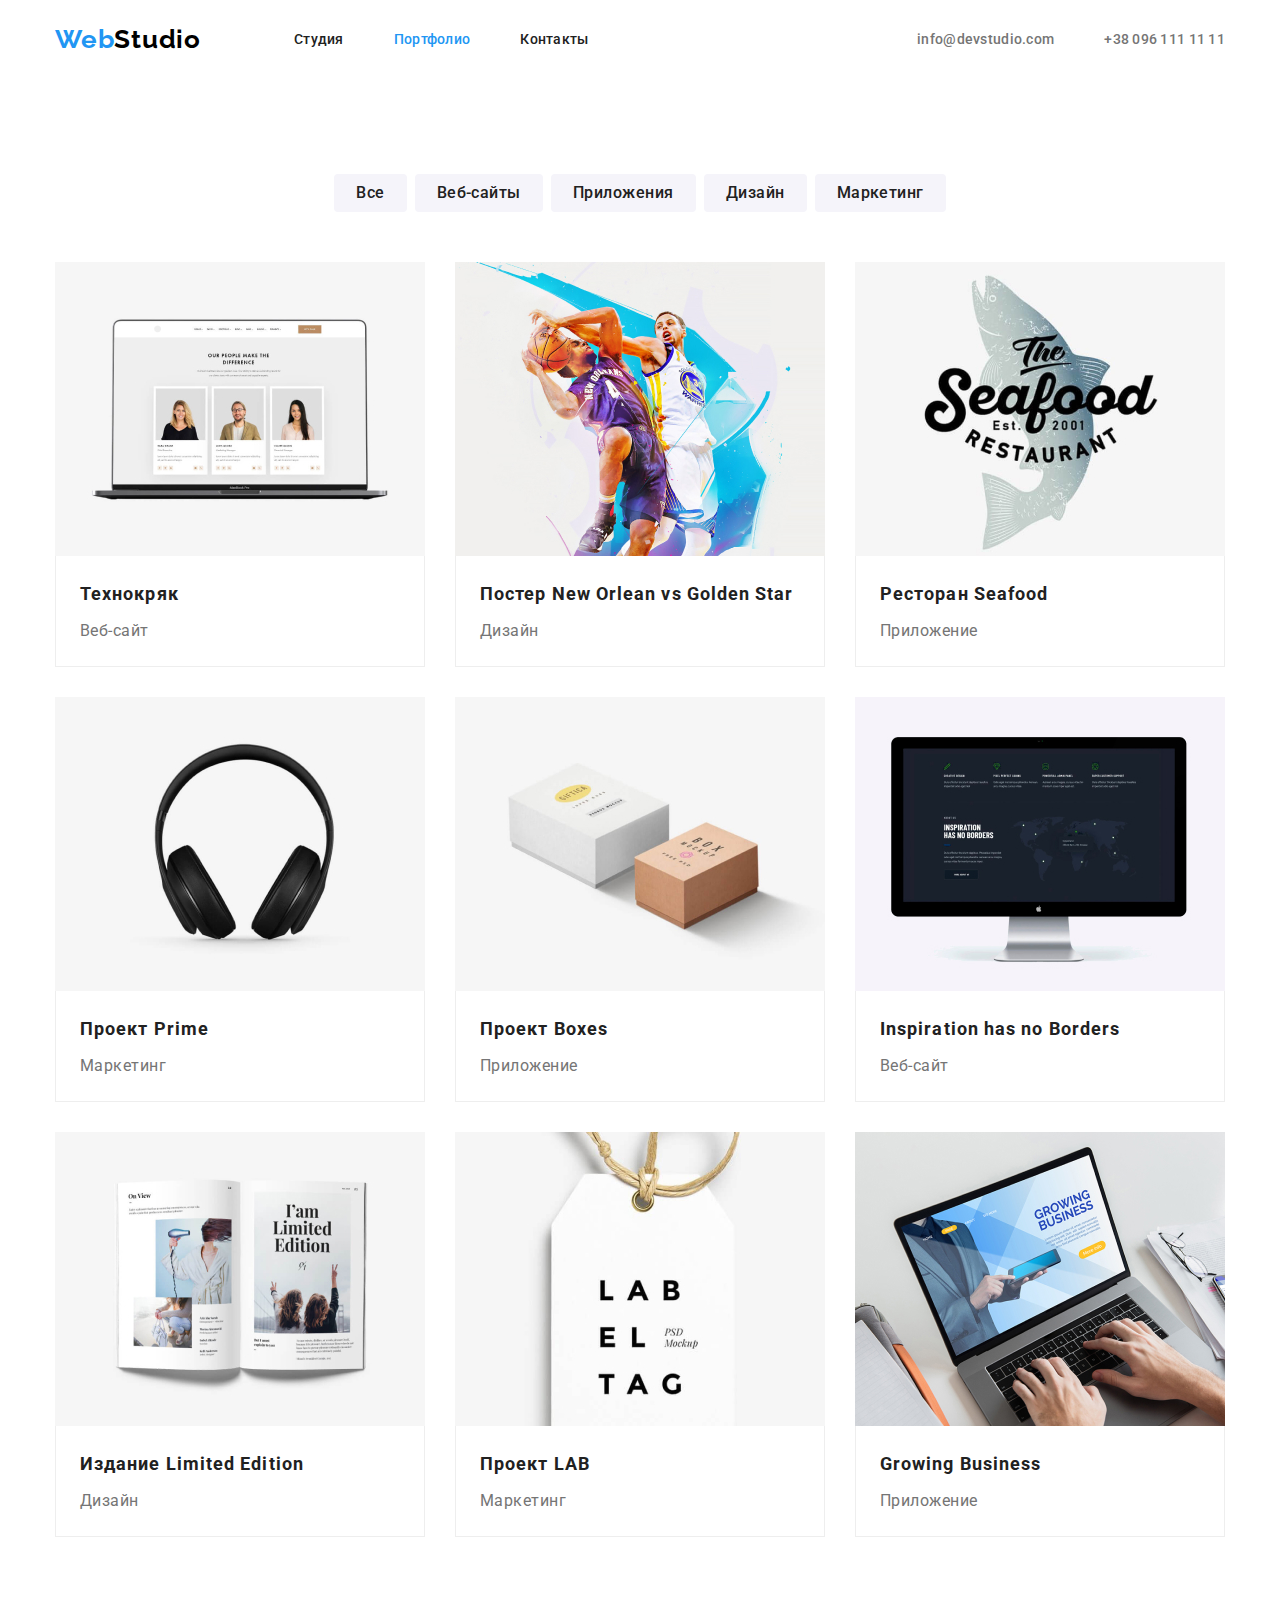
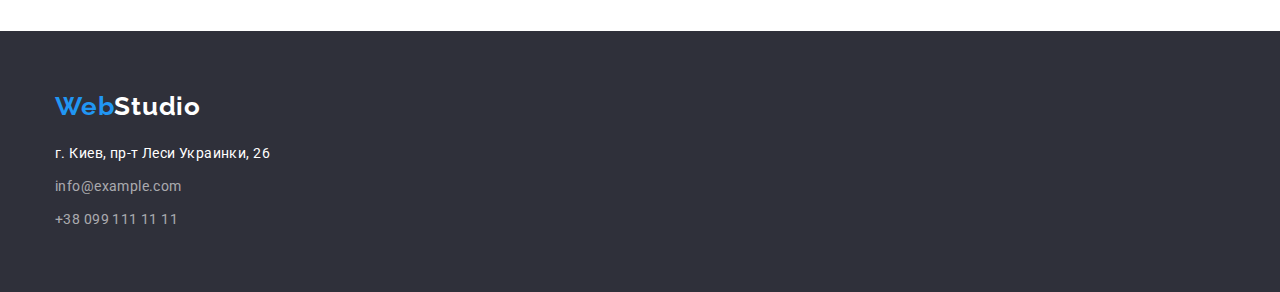
==== portfolio.html @ 9e28c8c8 "Copied files to hm 4" ====
<!DOCTYPE html>
<html lang="en">
<head>
    <meta charset="UTF-8">
    <meta name="viewport" content="width=device-width, initial-scale=1.0">
    <title>WebStudio</title>
    <link rel="stylesheet" href="https://cdnjs.cloudflare.com/ajax/libs/modern-normalize/1.0.0/modern-normalize.min.css" />
    <link rel="preconnect" href="https://fonts.gstatic.com">
    <link href="https://fonts.googleapis.com/css2?family=Raleway:wght@700&family=Roboto:wght@400;500;700;900&display=swap"
        rel="stylesheet">
    <link rel="stylesheet" href="./css/styles.css">
</head>
<body>
    <header class="header">
        <div class="container">
        <nav class="site-nav">
            <a class="logo link" href="./index.html" aria-label="логотип сайта"><span class="logo-first-part">Web</span><span
                    class="logo-second-part">Studio</span></a>
            <ul class="navigation-list list">
                <li class="navigation-list-item"><a class="navigation-list-link link" href="./index.html">Студия</a></li>
                <li class="navigation-list-item"><a class="navigation-list-link active link" href="./portfolio.html">Портфолио</a></li>
                <li class="navigation-list-item"><a class="navigation-list-link link" href="#">Контакты</a></li>
            </ul>
        </nav>
        <address class="address">
            <ul class="address-list-header list">
                <li class="address-list-item"><a class="address-list-link link"
                        href="mailto:info@devstudio.com">info@devstudio.com </a></li>
                <li class="address-list-item"><a class="address-list-link link" href="tel:+380961111111">+38 096 111 11 11</a>
                </li>
            </ul>
        </address>
        </div>
    </header>
    <main>
        <section class="portfolio-section">
            <div class="container">
<h1 class="visually-hidden">Our works</h1>
<div class="portfolio-nav">
    <button class="portfolio-button button" type="button">Все</button>
    <button class="portfolio-button button" type="button">Веб-сайты</button>
    <button class="portfolio-button button" type="button">Приложения</button>
    <button class="portfolio-button button" type="button">Дизайн</button>
    <button class="portfolio-button button" type="button">Маркетинг</button>
</div>

    <ul class="portfolio-list list">
        <li class="portfolio-list-item">
            <a class="portfolio-list-link link" href="#"><img src="./portfolio/img.jpg" alt="Сайт Технокряк" width="370">
            <div class="portfolio-card-content">
                <h2 class="portfolio-title">Технокряк</h2>
                <p class="portfolio-type">Веб-сайт</p>
            </div> 
            </a>
        </li>
        <li class="portfolio-list-item"> 
            <a class="portfolio-list-link link" href="#"><img src="./portfolio/img-1.jpg" alt="Постер" width="370">
            <div class="portfolio-card-content">
            <h2 class="portfolio-title">Постер New Orlean vs Golden Star</h2>
            <p class="portfolio-type">Дизайн</p>
            </div>
            </a>
        </li>
        <li class="portfolio-list-item">
            <a class="portfolio-list-link link" href="#"><img src="./portfolio/img-2.jpg" alt="Ресторан Seafood" width="370">
            <div class="portfolio-card-content">
            <h2 class="portfolio-title">Ресторан Seafood</h2>
            <p class="portfolio-type">Приложение</p>
            </div>
            </a>
        </li>
        <li class="portfolio-list-item">
            <a class="portfolio-list-link link" href="#"><img src="./portfolio/img-3.jpg" alt="Наушники" width="370">
                <div class="portfolio-card-content">
            <h2 class="portfolio-title">Проект Prime</h2>
            <p class="portfolio-type">Маркетинг</p>
            </div>
            </a>
        </li>
        <li class="portfolio-list-item">
            <a class="portfolio-list-link link" class="portfolio-list-link" href="#"><img src="./portfolio/img-4.jpg" alt="Боксы" width="370">
                <div class="portfolio-card-content">
            <h2 class="portfolio-title">Проект Boxes</h2>
            <p class="portfolio-type">Приложение</p>
            </div>
            </a>
        </li>
        <li class="portfolio-list-item">
            <a class="portfolio-list-link link" href="#"><img src="./portfolio/img-5.jpg" alt="Сайт Inspiration has no Borders" width="370">
                <div class="portfolio-card-content">
            <h2 class="portfolio-title">Inspiration has no Borders</h2>
            <p class="portfolio-type">Веб-сайт</p>
            </div>
            </a>
        </li>
        <li class="portfolio-list-item">
            <a class="portfolio-list-link link" href="#"><img src="./portfolio/img-6.jpg" alt="Издание Limited Edition" width="370">
                <div class="portfolio-card-content">
            <h2 class="portfolio-title">Издание Limited Edition</h2>
            <p class="portfolio-type">Дизайн</p>
            </div>
            </a>
        </li>
        <li class="portfolio-list-item">
            <a class="portfolio-list-link link" href="#"><img src="./portfolio/img-7.jpg" alt="Проект LAB" width="370">
                <div class="portfolio-card-content">
            <h2 class="portfolio-title">Проект LAB</h2>
            <p class="portfolio-type">Маркетинг</p>
            </div>
            </a>
        </li>
        <li class="portfolio-list-item">
            <a class="portfolio-list-link link" href="#"><img src="./portfolio/img-8.jpg" alt="Приложение Growing Business" width="370">
                <div class="portfolio-card-content">
            <h2 class="portfolio-title">Growing Business</h2>
            <p class="portfolio-type">Приложение</p>
            </div>
            </a>
        </li>
    </ul> 
    </div>
</section>
    </main>
    <footer class="footer">
        <div class="container">
        <a class="logo link" href="./index.html" aria-label="логотип сайта"><span class="logo-first-part">Web</span><span
                class="logo-second-part-dark">Studio</span></a>
        <address class="address">
            <ul class="addres-list-footer list">
                <li class="addres-list"><a class="address-footer-link location link"
                        href="https://goo.gl/maps/J2ixgFmDZ8d1wvZj8">г. Киев,
                        пр-т Леси Украинки, 26</a></li>
                <li class="addres-list"><a class="address-footer-link link" href="mailto:info@example.com">info@example.com</a>
                </li>
                <li class="addres-list"><a class="address-footer-link link" href="tel:+380991111111">+38 099 111 11 11</a></li>
            </ul>
        </address>
        </div>
    </footer>
</body>
</html>
---- css/styles.css ----
:root {
  --accent-color: #2196f3;
  --logo-color: #000000;
  --main-font: "Roboto", Roboto, sans-serif;
  --secondary-font: "Raleway", Raleway, sans-serif;
  --heading-color: #212121;
  --main-color: #757575;
  --main-color-dark-backgr: #ffffff;
  --backgr-color-first: #2f303a;
  --backgr-color-second: #f5f4fa;
  --addres-second-color: rgba(255, 255, 255, 0.6);
  --card-set-specialization: 30px;
  --card-set-our-command: 30px;
  --card-set-portfolio: 30px;
}

body {
  color: var(--main-color);
  font-family: var(--main-font);
}

.list {
  list-style: none;
  /*color: var(--main-color);*/
  margin: 0;
  padding: 0;
}

.link {
  text-decoration: none;
  color: var(--main-color);
}

.button {
  font-family: var(--main-font);
  border: 0;
  border-radius: 4px;
}

.visually-hidden {
  position: absolute;
  width: 1px;
  height: 1px;
  margin: -1px;
  border: 0;
  padding: 0;
  white-space: nowrap;
  clip-path: inset(100%);
  clip: rect(0 0 0 0);
  overflow: hidden;
}

h1,
h2,
h3,
h4,
h5,
h6 {
  margin: 0;
}

ul,
ol {
  /*list-style: none;*/
  margin: 0;
  padding: 0;
}

p {
  margin: 0;
}

img {
  display: block;
  max-width: 100%;
  height: auto;
}
/*
a {
  text-decoration: none;
  color: var(--main-color);
}
*/
.container {
  width: 1200px;
  margin: 0 auto;
  padding: 0 15px;
  display: flex;
  align-items: center;
  background: transparent;
}

/* ============== HEADER ============== */
.header > .container {
  display: flex;
  padding-top: 24px;
  padding-bottom: 25px;
}

.site-nav {
  display: flex;
  align-items: center;
}

.navigation-list {
  display: flex;
}

.address-list-header {
  display: flex;
  align-items: center;
}

.header .logo {
  margin-right: 93px;
}

.address {
  font-style: normal;
}

.navigation-list-item:not(:last-child) {
  margin-right: 50px;
}
.header .address-list-item:not(:last-child) {
  margin-right: 50px;
}

.header .address {
  margin-left: auto;
}

.logo {
  color: var(--logo-color);
  font-family: var(--secondary-font);
  font-weight: bold;
  font-size: 26px;
  line-height: 1.192;
  letter-spacing: 0.03em;
}

.logo-first-part {
  color: var(--accent-color);
}

.navigation-list-link,
.address-list-link {
  font-weight: 500;
  font-size: 14px;
  line-height: 1.142;
  letter-spacing: 0.02em;
}

.navigation-list-link {
  color: var(--heading-color);
}

.address-list-link {
  color: var(--main-color);
}

.navigation-list-link:hover,
.navigation-list-link:focus,
.address-list-link:hover,
.address-list-link:focus {
  color: var(--accent-color);
}

.navigation-list-link.active {
  color: var(--accent-color);
}
/*
.nav-link {
  text-decoration: none;
}*/

/* ============== END HEADER ============== */

/* ============== HERO SECTION ============== */

.hero-section {
  background-color: var(--backgr-color-first);
}

.hero-section > .container {
  flex-direction: column;
  padding-top: 200px;
  padding-bottom: 200px;
}

.hero-title {
  font-weight: 900;
  font-size: 44px;
  line-height: 1.364;
  text-align: center;
  letter-spacing: 0.06em;
  text-transform: uppercase;
  color: var(--main-color-dark-backgr);
  margin-bottom: 30px;
}

.hero-button {
  font-weight: 500;
  font-size: 16px;
  line-height: 1.625;
  text-align: center;
  letter-spacing: 0.03em;
  min-width: 200px;
  height: 50px;
  box-shadow: 0px 4px 4px rgba(0, 0, 0, 0.15);
  cursor: pointer;
  padding: 10px 32px;
  color: var(--main-color-dark-backgr);
  background-color: var(--accent-color);
}
/* ============== END HERO SECTION ============== */

/* ============== OUR SERVICE SECTION ============== */

.our-service > .container {
  padding-top: 94px;
  padding-bottom: 94px;
}

.services-list {
  display: flex;
}
.service-list-item {
  font-size: 14px;
  letter-spacing: 0.03em;
}

.service-list-item:not(:last-child) {
  margin-right: 30px;
}

.services-title {
  font-weight: 700;
  line-height: 1.142;
  text-transform: uppercase;
  color: var(--heading-color);
  margin-bottom: 10px;
}
.services-description {
  font-weight: 400;
  line-height: 1.714;
  letter-spacing: 0.03em;
}

/* ============== END OUR SERVICE SECTION ============== */

/* ============== OUR SPECIALIZATION SECTION ============== */

.specialization-section > .container {
  flex-direction: column;
  padding-bottom: 94px;
}
.specialization-list {
  display: flex;
  justify-content: center;
}
/*flex-wrap: wrap;
  margin-left: calc(-1 * var(--card-set-specialization));
  margin-top: calc(-1 * var(--card-set-specialization)); 
} */

.specialization-list-item:not(:last-child) {
  margin-right: var(--card-set-specialization);
}

.specialization-title,
.our-command-title {
  font-weight: 700;
  font-size: 36px;
  line-height: 1.167;
  text-align: center;
  letter-spacing: 0.03em;
  color: var(--heading-color);
}

.specialization-title {
  margin-bottom: 50px;
}

/* ============== END OUR SPECIALIZATION SECTION ============== */

/* ============== OUR COMAND ============== */

.our-command-section > .container {
  padding-top: 94px;
  padding-bottom: 94px;
  flex-direction: column;
}

.our-command-section {
  background-color: var(--backgr-color-second);
}

.our-command-list {
  display: flex;
  justify-content: center;
}

.our-command-list-item {
  background-color: var(--main-color-dark-backgr);
  box-shadow: 0px 1px 3px rgba(0, 0, 0, 0.12), 0px 1px 1px rgba(0, 0, 0, 0.14),
    0px 2px 1px rgba(0, 0, 0, 0.2);
  border-radius: 0px 0px 4px 4px;
}
.our-command-card-content {
  padding: 30px 10px;
}

.our-command-title {
  margin-bottom: 50px;
}

.our-specialist-name {
  margin-bottom: 10px;
  font-weight: 500;
  color: var(--heading-color);
}

.our-specialist-specialization {
  font-weight: 400;
}

.our-specialist-name,
.our-specialist-specialization {
  font-size: 16px;
  line-height: 1.188;
  text-align: center;
  letter-spacing: 0.03em;
}
/* ============== END OUR COMAND ============== */

/* ============== FOOTER ============== */
.footer {
  background-color: var(--backgr-color-first);
}
.footer > .container {
  flex-direction: column;
  align-items: flex-start;
  padding-top: 60px;
  padding-bottom: 60px;
}
.footer .logo {
  margin-bottom: 20px;
}

.footer .addres-list:not(:last-child) {
  margin-bottom: 9px;
}
.logo-second-part-dark {
  color: var(--main-color-dark-backgr);
}
.address-footer-link {
  font-weight: 400;
  font-size: 14px;
  line-height: 1.714;
  letter-spacing: 0.03em;
  color: var(--addres-second-color);
}
.location {
  color: var(--main-color-dark-backgr);
}
/* ============== END FOOTER ============== */

/* ============== PORTFOLIO ============== */

.portfolio-section .container {
  padding-top: 94px;
  padding-bottom: 94px;
  flex-direction: column;
  align-items: center;
}

.portfolio-nav {
  margin-bottom: 50px;
  display: flex;
}
.portfolio-button {
  color: var(--heading-color);
  background-color: var(--backgr-color-second);
  padding: 6px 22px;
  font-weight: 500;
  font-size: 16px;
  line-height: 1.625;
  text-align: center;
  letter-spacing: 0.03em;
}

.portfolio-button:not(:last-child) {
  margin-right: 8px;
}

.portfolio-button:hover,
.portfolio-button:focus {
  background-color: var(--accent-color);
  color: var(--main-color-dark-backgr);
  box-shadow: 0px 3px 1px rgba(0, 0, 0, 0.1), 0px 1px 2px rgba(0, 0, 0, 0.08),
    0px 2px 2px rgba(0, 0, 0, 0.12);
}
.portfolio-list {
  display: flex;
  justify-content: center;
  flex-wrap: wrap;
  margin-left: calc(-1 * var(--card-set-portfolio));
  margin-top: calc(-1 * var(--card-set-portfolio));
}

.portfolio-list-item {
  flex-basis: calc(100% / 3 - var(--card-set-portfolio));
  margin-left: var(--card-set-portfolio);
  margin-top: var(--card-set-portfolio);
}

.portfolio-card-content {
  padding: 20px 24px;
  border: 1px solid #eeeeee;
  border-top-width: 0;
  box-sizing: border-box;
}

.portfolio-title {
  margin-bottom: 4px;
  font-weight: 700;
  font-size: 18px;
  line-height: 2;
  letter-spacing: 0.06em;
  color: var(--heading-color);
}

.portfolio-type {
  font-weight: 400;
  font-size: 16px;
  line-height: 1.875;
  letter-spacing: 0.03em;
}

/* ============== END PORTFOLIO ============== */
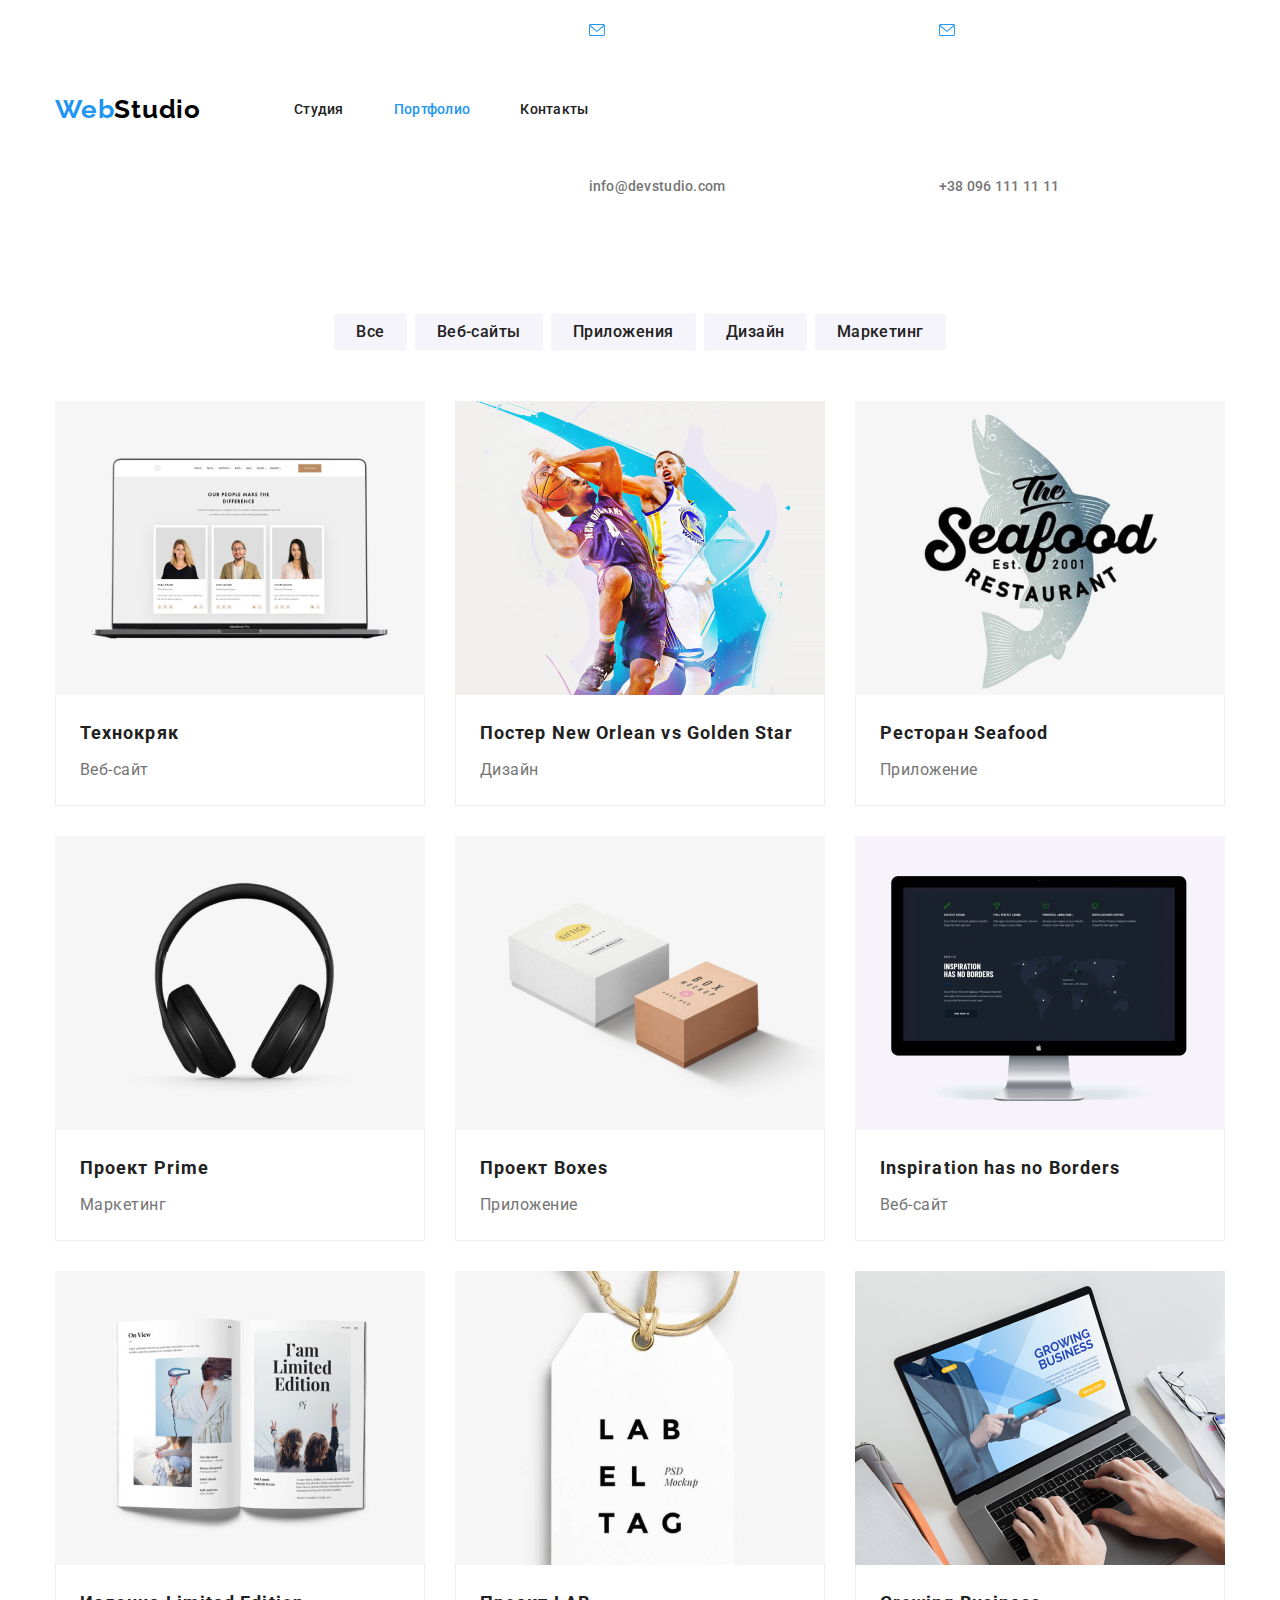
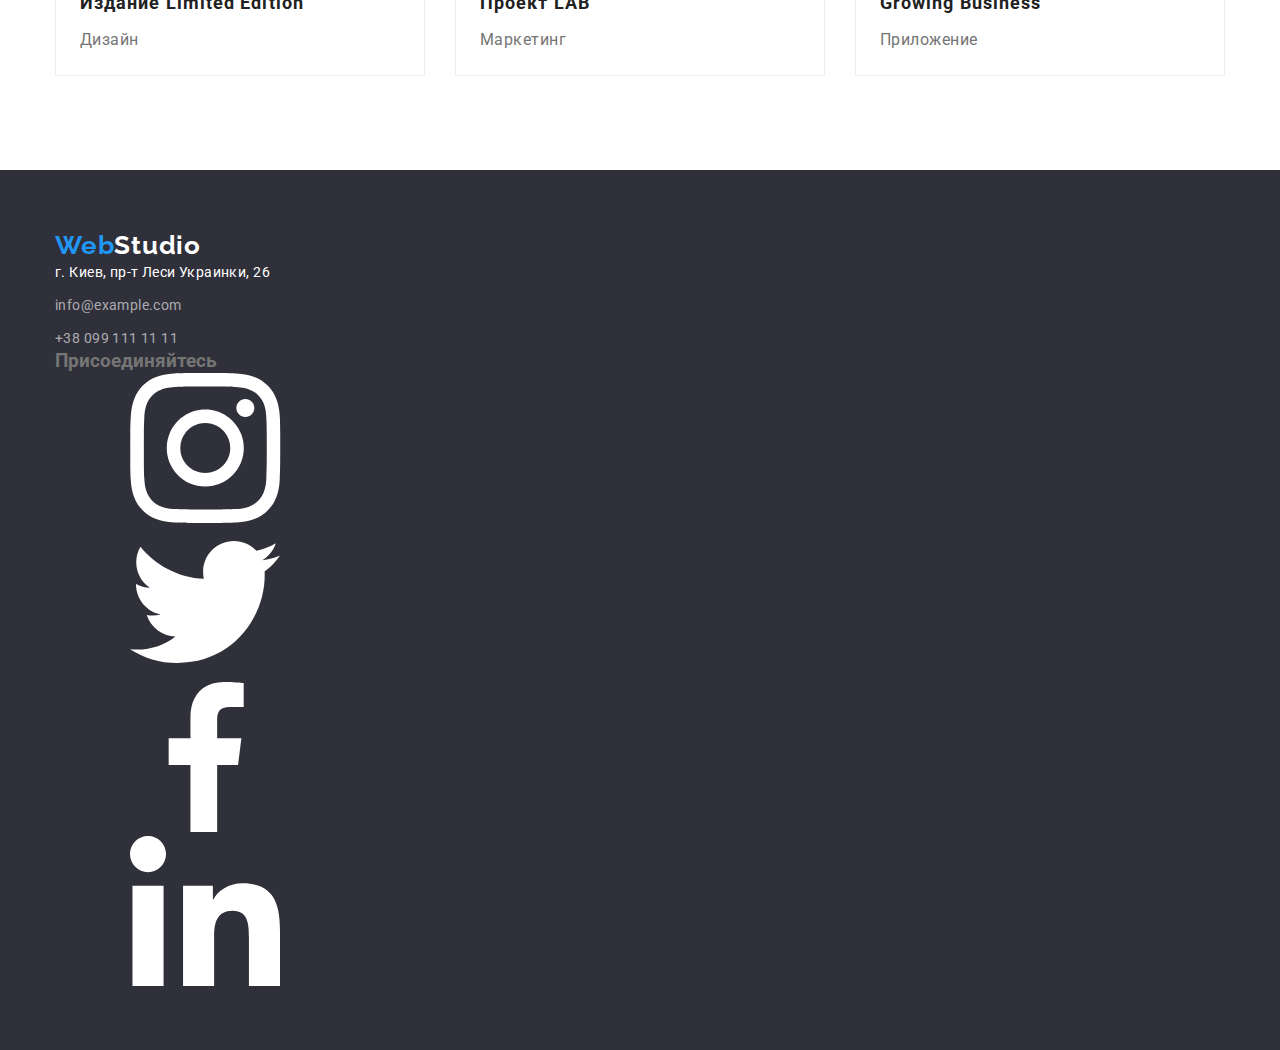
==== commit 34a11e4a: "Adding images" ====
--- a/portfolio.html
+++ b/portfolio.html
@@ -24,9 +24,21 @@
         </nav>
         <address class="address">
             <ul class="address-list-header list">
-                <li class="address-list-item"><a class="address-list-link link"
-                        href="mailto:info@devstudio.com">info@devstudio.com </a></li>
-                <li class="address-list-item"><a class="address-list-link link" href="tel:+380961111111">+38 096 111 11 11</a>
+                <li class="address-list-item">
+                <a class="address-list-link link" href="mailto:info@devstudio.com">
+                    <svg class="address-list-icon mail-icon">
+                        <use href="./symbol-defs.svg#icon-envelope-hover" width="16" height="12"></use>
+                        </svg>
+                        <p class="address-list-text">info@devstudio.com </p>
+                </a>
+                </li>
+                <li class="address-list-item">
+                    <a class="address-list-link link" href="tel:+380961111111">
+                    <svg class="address-list-icon phone-icon">
+                        <use href="./symbol-defs.svg#icon-envelope-hover" width="16" height="12"></use>
+                        </svg>
+                        <p class="address-list-text"> +38 096 111 11 11</p>
+                    </a>
                 </li>
             </ul>
         </address>
@@ -123,19 +135,52 @@
     </main>
     <footer class="footer">
         <div class="container">
+            <div class="footer-info">
         <a class="logo link" href="./index.html" aria-label="логотип сайта"><span class="logo-first-part">Web</span><span
                 class="logo-second-part-dark">Studio</span></a>
         <address class="address">
             <ul class="addres-list-footer list">
-                <li class="addres-list"><a class="address-footer-link location link"
-                        href="https://goo.gl/maps/J2ixgFmDZ8d1wvZj8">г. Киев,
-                        пр-т Леси Украинки, 26</a></li>
-                <li class="addres-list"><a class="address-footer-link link" href="mailto:info@example.com">info@example.com</a>
-                </li>
+                <li class="addres-list"><a class="address-footer-link location link" href="https://goo.gl/maps/J2ixgFmDZ8d1wvZj8">г. Киев, пр-т Леси Украинки, 26</a></li>
+                <li class="addres-list"><a class="address-footer-link link" href="mailto:info@example.com">info@example.com</a></li>
                 <li class="addres-list"><a class="address-footer-link link" href="tel:+380991111111">+38 099 111 11 11</a></li>
             </ul>
         </address>
         </div>
+    <div class="social-list-our-projekt">
+        <h2 class="visually-hidden">Наши социальные сети</h2>
+        <h3 class="social-list-invitation">Присоединяйтесь</h3>
+        <ul class="social-list list">
+            <li class="social-list-item">
+                <a href="#" class="social-list-link dark-social">
+                    <svg class="social-list-icon">
+                        <use href="./symbol-defs.svg#icon-instagram-2"></use>
+                    </svg>
+                </a>
+            </li>
+            <li class="social-list-item">
+                <a href="#" class="social-list-link dark-social">
+                    <svg class="social-list-icon">
+                        <use href="./symbol-defs.svg#icon-twitter-1"></use>
+                    </svg>
+                </a>
+            </li>
+            <li class="social-list-item">
+                <a href="#" class="social-list-link dark-social">
+                    <svg class="social-list-icon">
+                        <use href="./symbol-defs.svg#icon-facebook-1"></use>
+                    </svg>
+                </a>
+            </li>
+            <li class="social-list-item">
+                <a href="#" class="social-list-link dark-social">
+                    <svg class="social-list-icon">
+                        <use href="./symbol-defs.svg#icon-linkedin-1"></use>
+                    </svg>
+                </a>
+            </li>
+        </ul>
+    </div>
+    </div>
     </footer>
-</body>
-</html>+    </body> 
+    </html>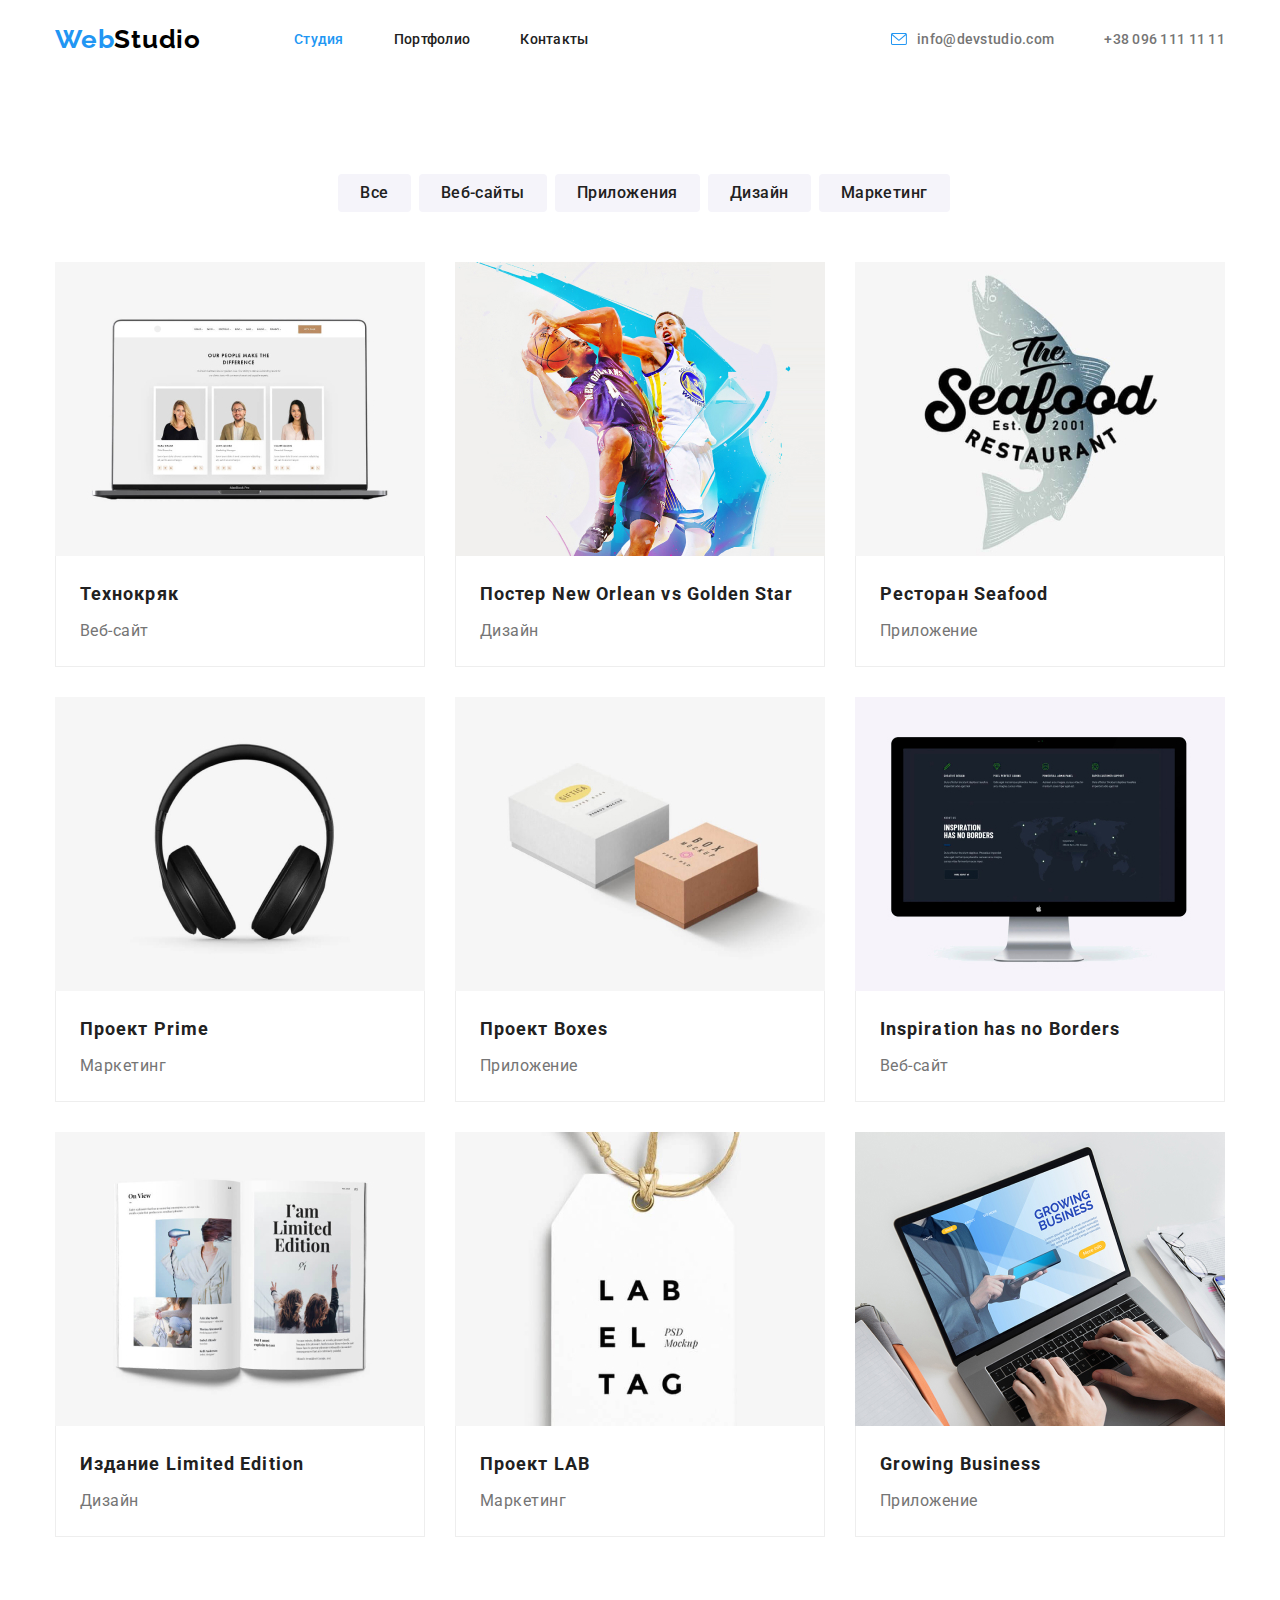
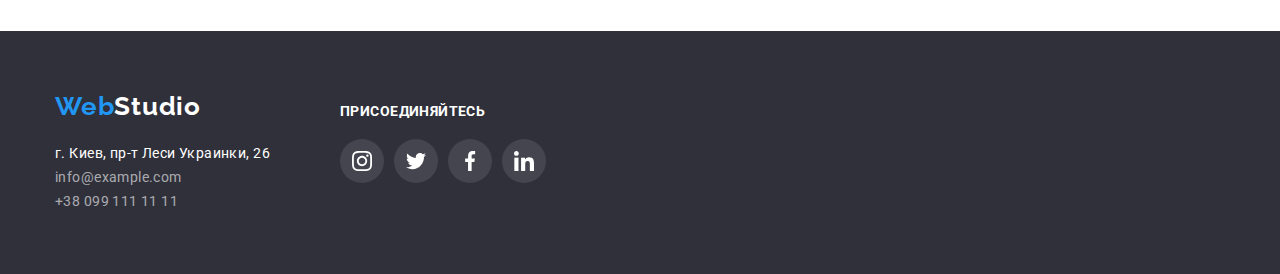
==== commit 1c132e4a: "Added changes to CSS" ====
--- a/portfolio.html
+++ b/portfolio.html
@@ -17,8 +17,8 @@
             <a class="logo link" href="./index.html" aria-label="логотип сайта"><span class="logo-first-part">Web</span><span
                     class="logo-second-part">Studio</span></a>
             <ul class="navigation-list list">
-                <li class="navigation-list-item"><a class="navigation-list-link link" href="./index.html">Студия</a></li>
-                <li class="navigation-list-item"><a class="navigation-list-link active link" href="./portfolio.html">Портфолио</a></li>
+                <li class="navigation-list-item"><a class="navigation-list-link  active link" href="./index.html">Студия</a></li>
+                <li class="navigation-list-item"><a class="navigation-list-link  link" href="./portfolio.html">Портфолио</a></li>
                 <li class="navigation-list-item"><a class="navigation-list-link link" href="#">Контакты</a></li>
             </ul>
         </nav>
@@ -35,7 +35,7 @@
                 <li class="address-list-item">
                     <a class="address-list-link link" href="tel:+380961111111">
                     <svg class="address-list-icon phone-icon">
-                        <use href="./symbol-defs.svg#icon-envelope-hover" width="16" height="12"></use>
+                        <use href="./symbol-defs.svg#phone-icon-hover" width="10" height="16"></use>
                         </svg>
                         <p class="address-list-text"> +38 096 111 11 11</p>
                     </a>
--- a/css/styles.css
+++ b/css/styles.css
@@ -6,9 +6,12 @@
   --heading-color: #212121;
   --main-color: #757575;
   --main-color-dark-backgr: #ffffff;
+  --social-link-background-dark: rgba(255, 255, 255, 0.1);
+  --social-link-color: #afb1b8;
   --backgr-color-first: #2f303a;
   --backgr-color-second: #f5f4fa;
   --addres-second-color: rgba(255, 255, 255, 0.6);
+  --hero-gradient-color: rgba(47, 48, 58, 0.4);
   --card-set-specialization: 30px;
   --card-set-our-command: 30px;
   --card-set-portfolio: 30px;
@@ -106,11 +109,6 @@
   display: flex;
 }
 
-.address-list-header {
-  display: flex;
-  align-items: center;
-}
-
 .header .logo {
   margin-right: 93px;
 }
@@ -119,11 +117,46 @@
   font-style: normal;
 }
 
+.address-list-header {
+  display: flex;
+  align-items: center;
+  justify-content: center;
+}
+
+.header .address-list-link {
+  display: flex;
+  align-items: center;
+}
+
+.address-list-icon {
+  display: block;
+  fill: var(--main-color);
+}
+
+.header .address-list-link:hover .address-list-icon,
+.header .address-list-link:focus .address-list-icon {
+  fill: var(--accent-color);
+}
+
+.mail-icon {
+  width: 16px;
+  height: 12px;
+}
+
+.phone-icon {
+  width: 10px;
+  height: 16px;
+}
+.address-list-text {
+  display: block;
+  padding-left: 10px;
+}
+
 .navigation-list-item:not(:last-child) {
   margin-right: 50px;
 }
 .header .address-list-item:not(:last-child) {
-  margin-right: 50px;
+  margin-right: 30px;
 }
 
 .header .address {
@@ -169,10 +202,6 @@
 .navigation-list-link.active {
   color: var(--accent-color);
 }
-/*
-.nav-link {
-  text-decoration: none;
-}*/
 
 /* ============== END HEADER ============== */
 
@@ -186,6 +215,14 @@
   flex-direction: column;
   padding-top: 200px;
   padding-bottom: 200px;
+  width: 1600px;
+  background-image: linear-gradient(
+      var(--hero-gradient-color),
+      var(--hero-gradient-color)
+    ),
+    url(./background.jpg);
+  background-repeat: no-repeat;
+  background-size: cover;
 }
 
 .hero-title {
@@ -226,12 +263,28 @@
   display: flex;
 }
 .service-list-item {
+  padding: 3px;
   font-size: 14px;
   letter-spacing: 0.03em;
 }
 
 .service-list-item:not(:last-child) {
   margin-right: 30px;
+}
+
+.service-icon-background {
+  width: auto;
+  height: 120px;
+  background: var(--backgr-color-second);
+  margin-bottom: 30px;
+  display: flex;
+  justify-content: center;
+  align-items: center;
+}
+
+.service-icon {
+  width: 70px;
+  height: 70px;
 }
 
 .services-title {
@@ -244,7 +297,6 @@
 .services-description {
   font-weight: 400;
   line-height: 1.714;
-  letter-spacing: 0.03em;
 }
 
 /* ============== END OUR SERVICE SECTION ============== */
@@ -259,17 +311,14 @@
   display: flex;
   justify-content: center;
 }
-/*flex-wrap: wrap;
-  margin-left: calc(-1 * var(--card-set-specialization));
-  margin-top: calc(-1 * var(--card-set-specialization)); 
-} */
 
 .specialization-list-item:not(:last-child) {
   margin-right: var(--card-set-specialization);
 }
 
 .specialization-title,
-.our-command-title {
+.our-command-title,
+.our-clients-title {
   font-weight: 700;
   font-size: 36px;
   line-height: 1.167;
@@ -286,14 +335,14 @@
 
 /* ============== OUR COMAND ============== */
 
+.our-command-section {
+  background-color: var(--backgr-color-second);
+}
+
 .our-command-section > .container {
   padding-top: 94px;
   padding-bottom: 94px;
   flex-direction: column;
-}
-
-.our-command-section {
-  background-color: var(--backgr-color-second);
 }
 
 .our-command-list {
@@ -307,6 +356,9 @@
     0px 2px 1px rgba(0, 0, 0, 0.2);
   border-radius: 0px 0px 4px 4px;
 }
+.our-command-list-item:not(:last-child) {
+  margin-right: var(--card-set-our-command);
+}
 .our-command-card-content {
   padding: 30px 10px;
 }
@@ -323,6 +375,7 @@
 
 .our-specialist-specialization {
   font-weight: 400;
+  margin-bottom: 16px;
 }
 
 .our-specialist-name,
@@ -332,23 +385,133 @@
   text-align: center;
   letter-spacing: 0.03em;
 }
+.social-list {
+  display: flex;
+  justify-content: center;
+}
+
+.social-list-item:not(:last-child) {
+  margin-right: 10px;
+}
+.social-list-link {
+  display: block;
+  width: 44px;
+  height: 44px;
+  border-radius: 50%;
+  display: flex;
+  justify-content: center;
+  align-items: center;
+}
+
+.social-list-icon {
+  width: 20px;
+  height: 20px;
+  fill: var(--social-link-color);
+}
+
+.social-list-link:hover,
+.social-list-link:focus {
+  background: var(--accent-color);
+}
+
+.social-list-link:hover .social-list-icon,
+.social-list-link:focus .social-list-icon {
+  fill: var(--main-color-dark-backgr);
+}
 /* ============== END OUR COMAND ============== */
+
+/* ============== OUR CLIENTS ============== */
+
+.our-clients-section > .container {
+  flex-direction: column;
+  padding-top: 94px;
+  padding-bottom: 94px;
+}
+
+.our-clients-title {
+  margin-bottom: 50px;
+}
+
+.our-clients-list {
+  display: flex;
+}
+
+.our-client-link {
+  display: flex;
+  justify-content: center;
+  align-items: center;
+  width: 170px;
+  height: 90px;
+  border: 1px solid var(--social-link-color);
+  box-sizing: border-box;
+  border-radius: 4px;
+}
+
+.our-client-link:hover,
+.our-client-link:focus {
+  border-color: var(--accent-color);
+}
+
+.our-client-link:hover .our-clients-icon,
+.our-client-link:focus .our-clients-icon {
+  fill: var(--accent-color);
+}
+
+.our-clients-list-item:not(:last-child) {
+  margin-right: 30px;
+}
+
+.our-clients-icon {
+  fill: #afb1b8;
+}
+
+.first-client-icon {
+  width: 44.27px;
+  height: 49.23px;
+}
+
+.second-client-icon {
+  width: 40px;
+  height: 52px;
+}
+
+.third-client-icon {
+  width: 41px;
+  height: 42.6px;
+}
+
+.fourth-client-icon {
+  width: 79.66px;
+  height: 42.02px;
+}
+
+.fifth-client-icon {
+  width: 59px;
+  height: 47px;
+}
+
+.sixth-client-icon {
+  width: 88.48px;
+  height: 45.44px;
+}
+
+/* ============== OUR CLIENTS END ============== */
 
 /* ============== FOOTER ============== */
 .footer {
   background-color: var(--backgr-color-first);
 }
 .footer > .container {
-  flex-direction: column;
   align-items: flex-start;
   padding-top: 60px;
   padding-bottom: 60px;
 }
 .footer .logo {
+  display: block;
   margin-bottom: 20px;
 }
 
-.footer .addres-list:not(:last-child) {
+.footer .addres-list-item:not(:last-child) {
   margin-bottom: 9px;
 }
 .logo-second-part-dark {
@@ -364,6 +527,29 @@
 .location {
   color: var(--main-color-dark-backgr);
 }
+
+.social-list-our-projekt {
+  margin-left: 70px;
+  margin-top: 12px;
+}
+
+.social-list-invitation {
+  font-weight: 700;
+  font-size: 14px;
+  line-height: 1.142;
+  text-transform: uppercase;
+  letter-spacing: 0.03em;
+  color: var(--main-color-dark-backgr);
+  margin-bottom: 20px;
+}
+
+.dark-social {
+  background: var(--social-link-background-dark);
+}
+
+.dark-social .social-list-icon {
+  fill: var(--main-color-dark-backgr);
+}
 /* ============== END FOOTER ============== */
 
 /* ============== PORTFOLIO ============== */
@@ -376,6 +562,7 @@
 }
 
 .portfolio-nav {
+  margin-left: 8px;
   margin-bottom: 50px;
   display: flex;
 }
@@ -438,4 +625,14 @@
   letter-spacing: 0.03em;
 }
 
+.portfolio-list-link {
+  display: block;
+}
+
+.portfolio-list-link:hover,
+.portfolio-list-link:focus {
+  box-shadow: 0px 1px 1px rgba(0, 0, 0, 0.12), 0px 4px 4px rgba(0, 0, 0, 0.06),
+    1px 4px 6px rgba(0, 0, 0, 0.16);
+}
+
 /* ============== END PORTFOLIO ============== */
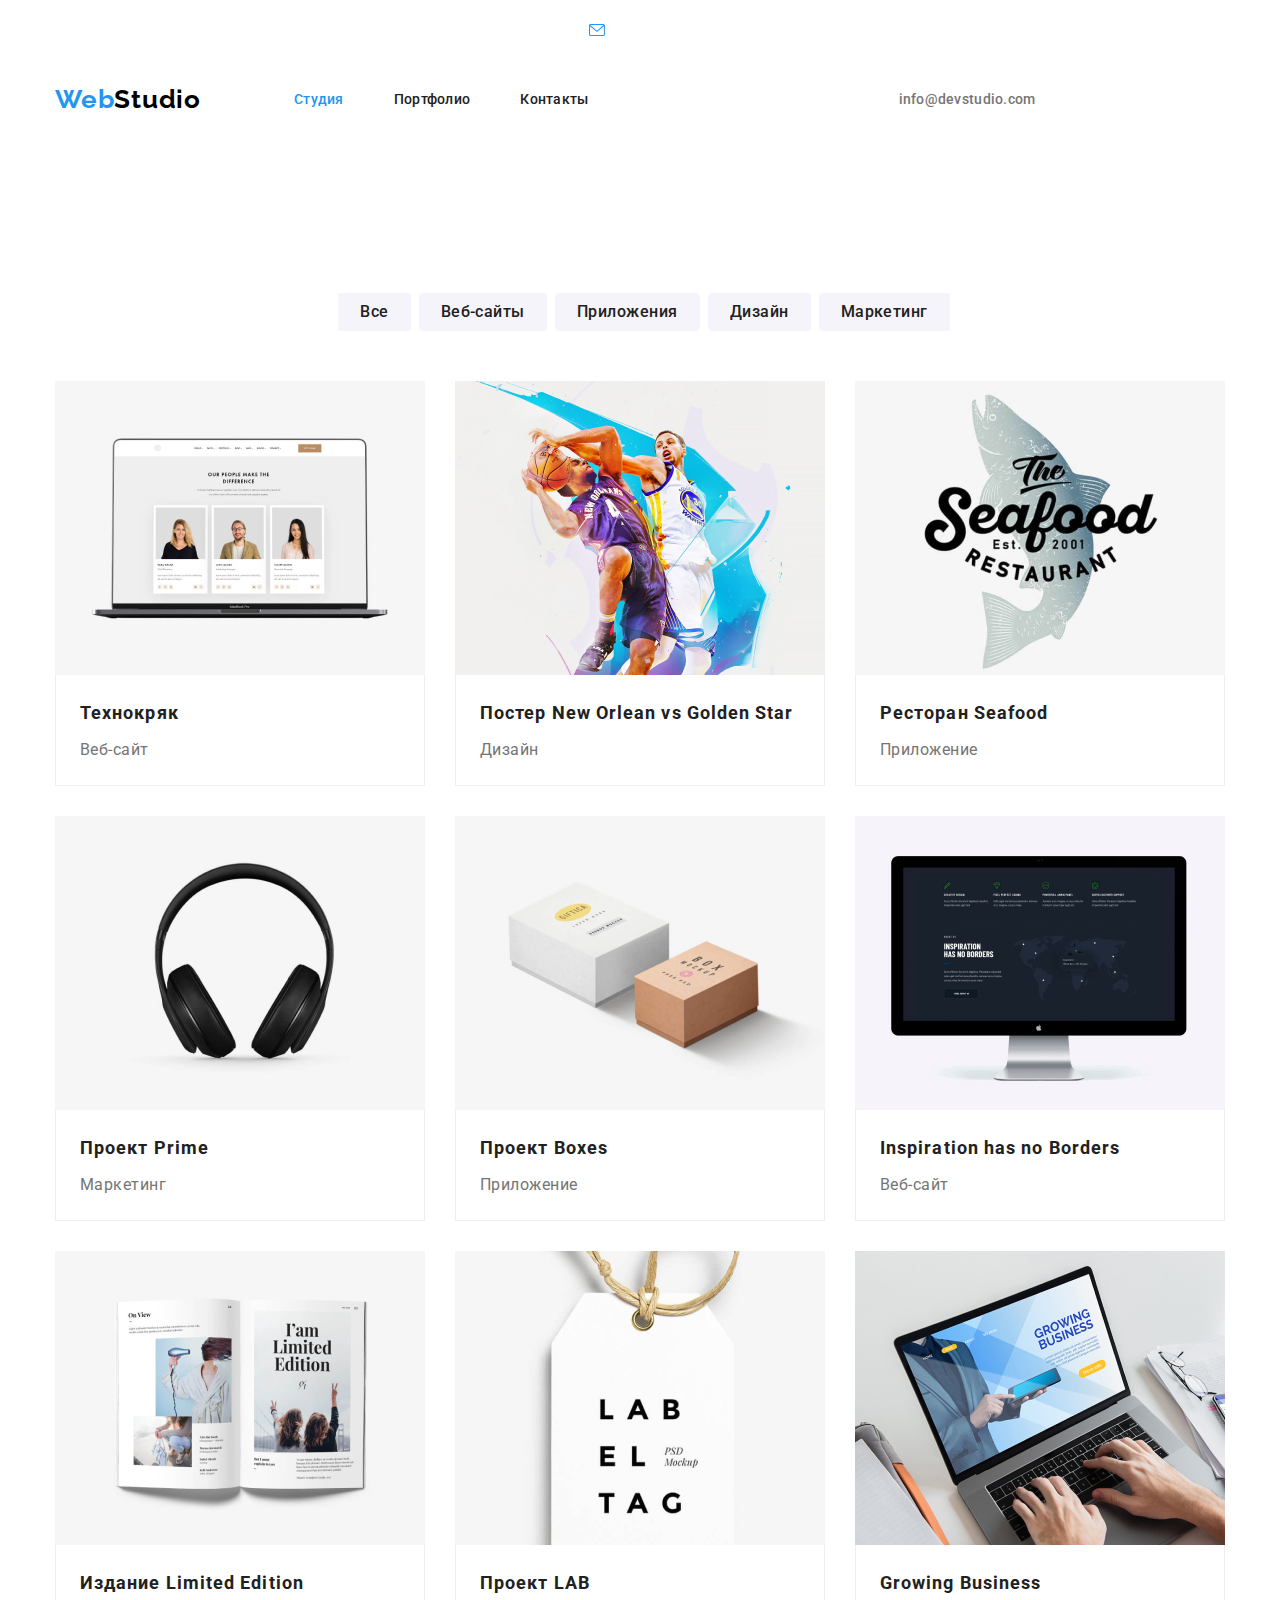
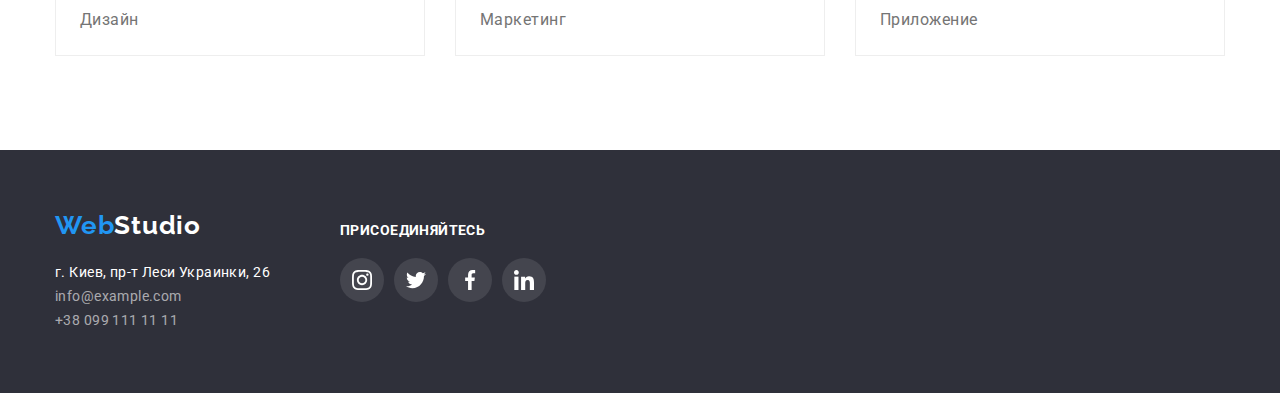
==== commit efede871: "Adding fixed code" ====
--- a/portfolio.html
+++ b/portfolio.html
@@ -4,8 +4,8 @@
     <meta charset="UTF-8">
     <meta name="viewport" content="width=device-width, initial-scale=1.0">
     <title>WebStudio</title>
+    <link rel="preconnect" href="https://fonts.gstatic.com">
     <link rel="stylesheet" href="https://cdnjs.cloudflare.com/ajax/libs/modern-normalize/1.0.0/modern-normalize.min.css" />
-    <link rel="preconnect" href="https://fonts.gstatic.com">
     <link href="https://fonts.googleapis.com/css2?family=Raleway:wght@700&family=Roboto:wght@400;500;700;900&display=swap"
         rel="stylesheet">
     <link rel="stylesheet" href="./css/styles.css">
@@ -17,8 +17,8 @@
             <a class="logo link" href="./index.html" aria-label="логотип сайта"><span class="logo-first-part">Web</span><span
                     class="logo-second-part">Studio</span></a>
             <ul class="navigation-list list">
-                <li class="navigation-list-item"><a class="navigation-list-link  active link" href="./index.html">Студия</a></li>
-                <li class="navigation-list-item"><a class="navigation-list-link  link" href="./portfolio.html">Портфолио</a></li>
+                <li class="navigation-list-item"><a class="navigation-list-link active link" href="./index.html">Студия</a></li>
+                <li class="navigation-list-item"><a class="navigation-list-link link" href="./portfolio.html">Портфолио</a></li>
                 <li class="navigation-list-item"><a class="navigation-list-link link" href="#">Контакты</a></li>
             </ul>
         </nav>
@@ -26,7 +26,7 @@
             <ul class="address-list-header list">
                 <li class="address-list-item">
                 <a class="address-list-link link" href="mailto:info@devstudio.com">
-                    <svg class="address-list-icon mail-icon">
+                    <svg class="address-list-icon icon-envelope-hover">
                         <use href="./symbol-defs.svg#icon-envelope-hover" width="16" height="12"></use>
                         </svg>
                         <p class="address-list-text">info@devstudio.com </p>
@@ -34,7 +34,7 @@
                 </li>
                 <li class="address-list-item">
                     <a class="address-list-link link" href="tel:+380961111111">
-                    <svg class="address-list-icon phone-icon">
+                    <svg class="address-list-icon phone-icon-hover">
                         <use href="./symbol-defs.svg#phone-icon-hover" width="10" height="16"></use>
                         </svg>
                         <p class="address-list-text"> +38 096 111 11 11</p>
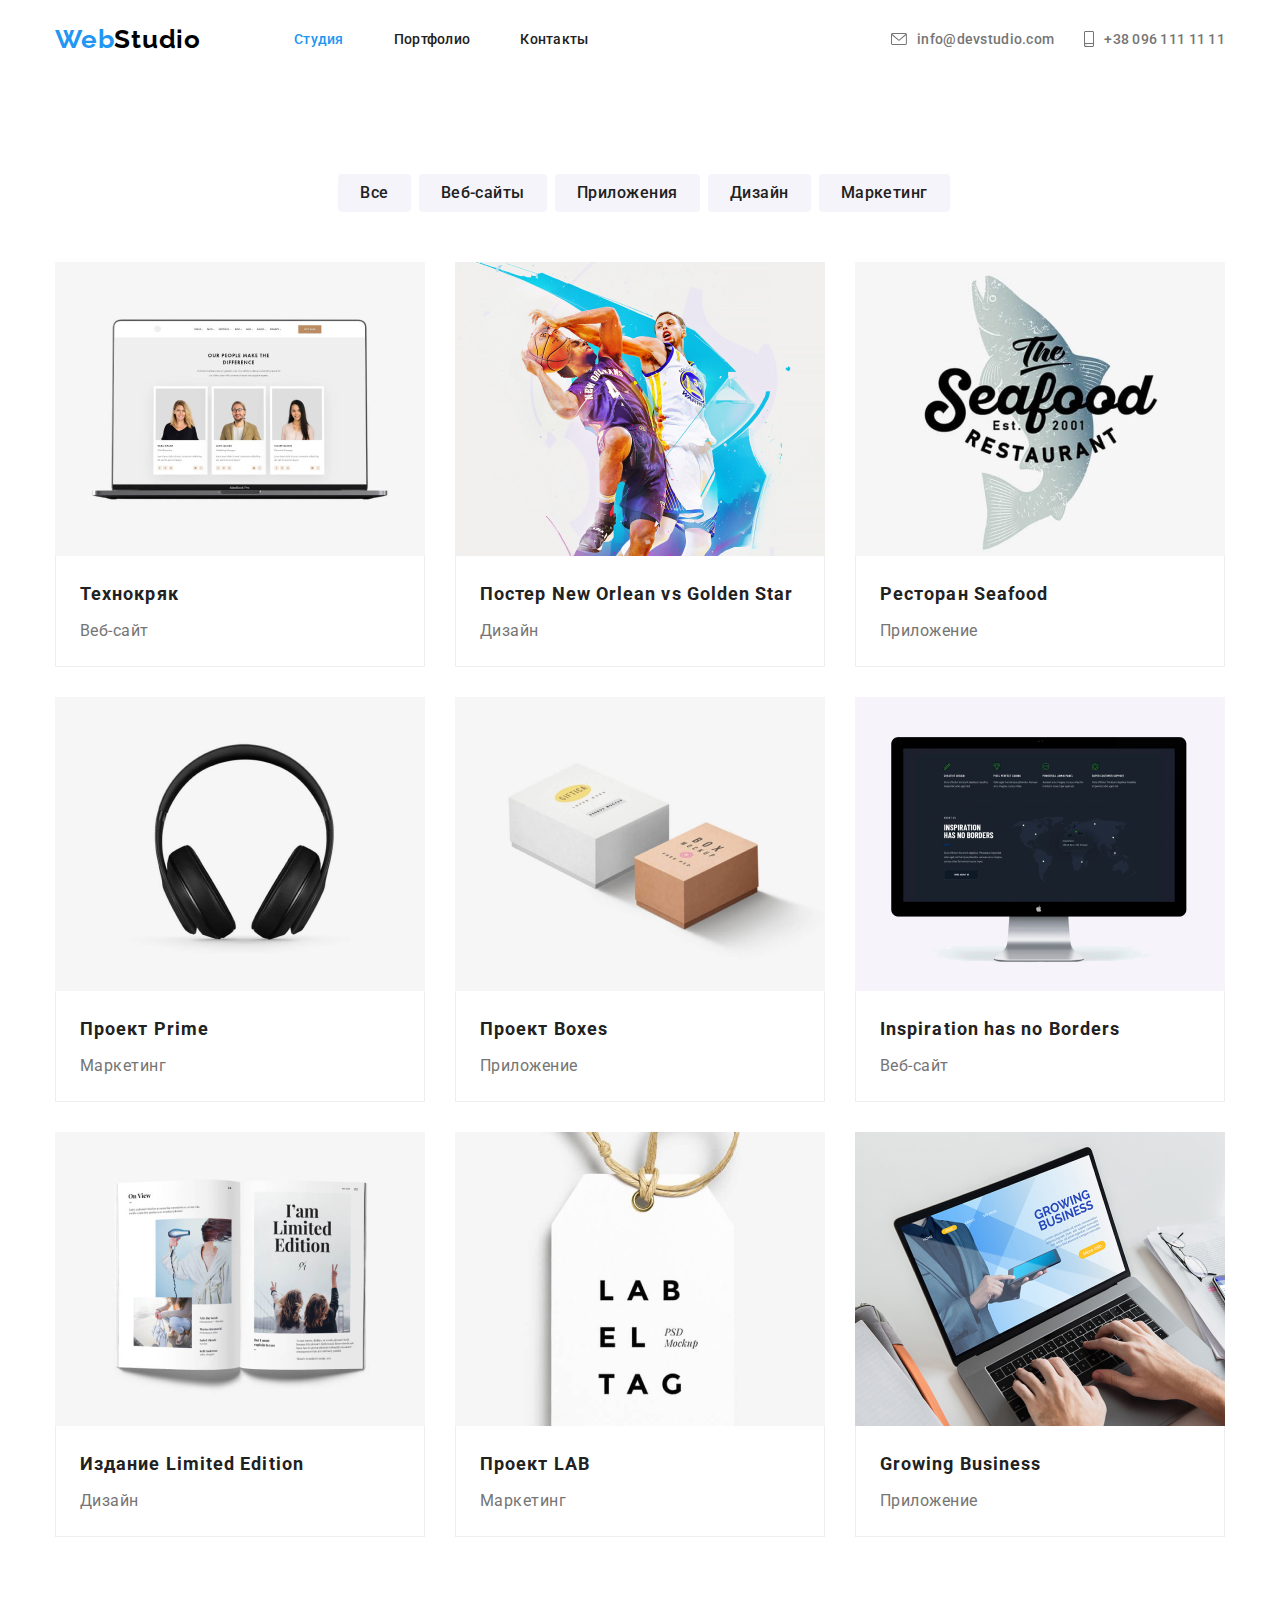
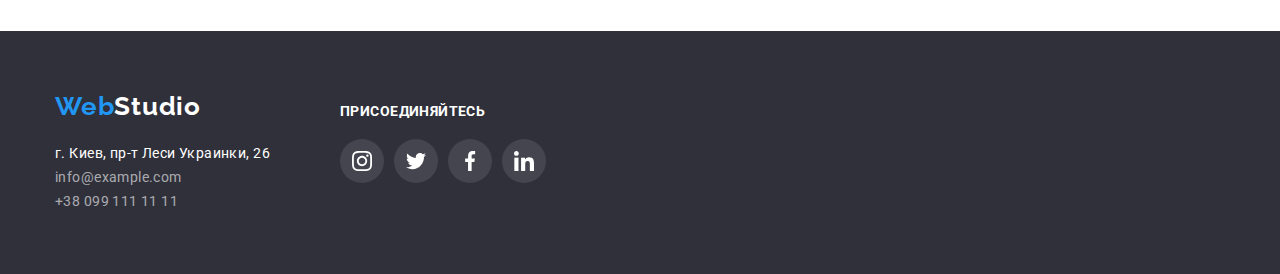
==== commit ed2257d2: "Added icons" ====
--- a/portfolio.html
+++ b/portfolio.html
@@ -26,16 +26,16 @@
             <ul class="address-list-header list">
                 <li class="address-list-item">
                 <a class="address-list-link link" href="mailto:info@devstudio.com">
-                    <svg class="address-list-icon icon-envelope-hover">
-                        <use href="./symbol-defs.svg#icon-envelope-hover" width="16" height="12"></use>
+                    <svg class="address-list-icon mail-icon">
+                        <use href="./symbol-defs.svg#icon-envelope" width="16" height="12"></use>
                         </svg>
-                        <p class="address-list-text">info@devstudio.com </p>
+                        <p class="address-list-text">info@devstudio.com</p>
                 </a>
                 </li>
                 <li class="address-list-item">
                     <a class="address-list-link link" href="tel:+380961111111">
-                    <svg class="address-list-icon phone-icon-hover">
-                        <use href="./symbol-defs.svg#phone-icon-hover" width="10" height="16"></use>
+                    <svg class="address-list-icon phone-icon">
+                        <use href="./symbol-defs.svg#icon-smartphone" width="10" height="16"></use>
                         </svg>
                         <p class="address-list-text"> +38 096 111 11 11</p>
                     </a>
--- a/css/styles.css
+++ b/css/styles.css
@@ -220,7 +220,7 @@
       var(--hero-gradient-color),
       var(--hero-gradient-color)
     ),
-    url(./background.jpg);
+    url(../background.jpg);
   background-repeat: no-repeat;
   background-size: cover;
 }
